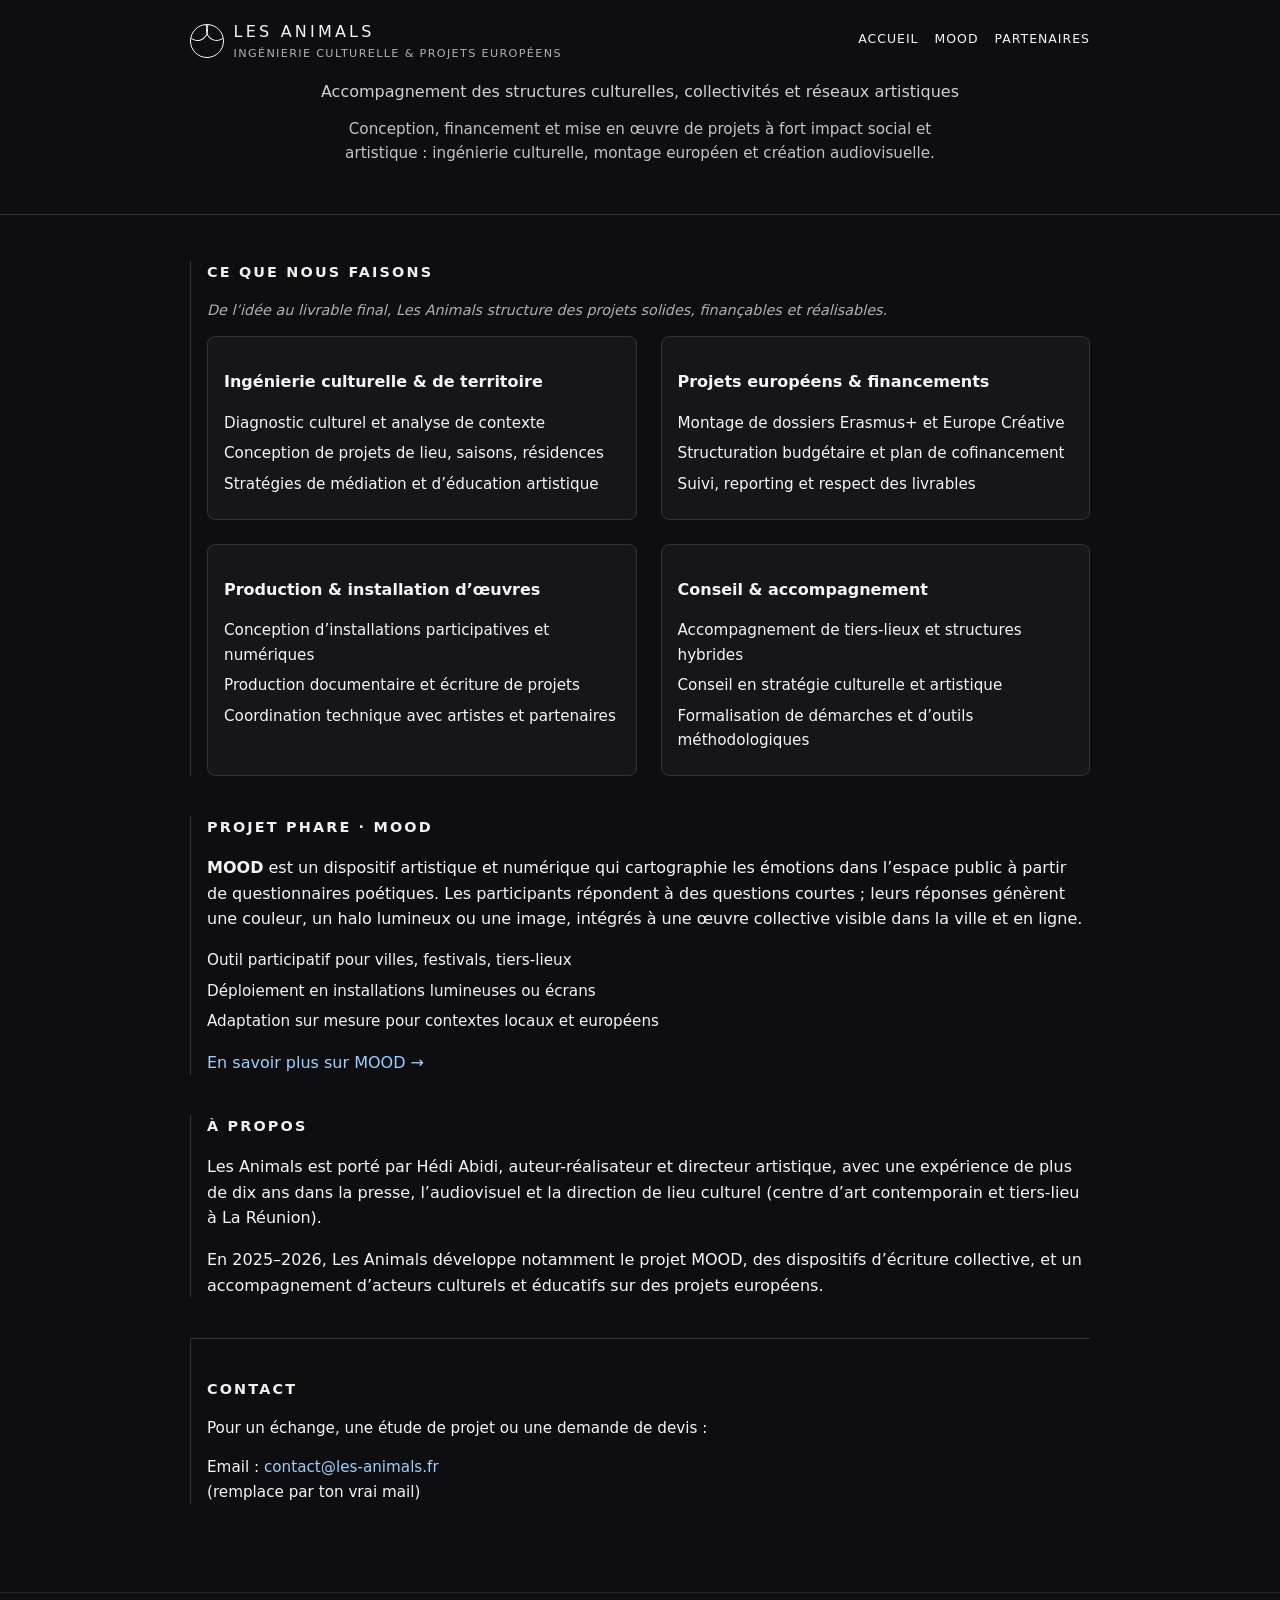
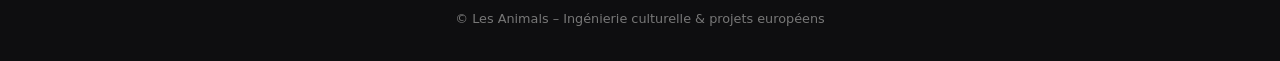
==== index.html @ 87486e56 "Update index.html" ====
<!DOCTYPE html>
<html lang="fr">
<head>
  <meta charset="UTF-8">
  <title>Les Animals – Ingénierie culturelle & projets européens</title>
  <meta name="viewport" content="width=device-width, initial-scale=1.0">
  <meta name="description" content="Les Animals accompagne les structures culturelles, collectivités et réseaux artistiques dans le montage de projets, l'ingénierie européenne et la production d'œuvres hybrides.">
  <style>
    body {
      font-family: system-ui, -apple-system, BlinkMacSystemFont, "Segoe UI", sans-serif;
      margin: 0;
      padding: 0;
      line-height: 1.6;
      background: #0e0e10;
      color: #f5f5f5;
    }
    header {
      padding: 1.2rem 1.5rem 1.5rem;
      border-bottom: 1px solid #333;
    }
    .topbar {
      max-width: 900px;
      margin: 0 auto 1rem;
      display: flex;
      align-items: center;
      justify-content: space-between;
      gap: 1rem;
    }
    .brand {
      display: flex;
      align-items: center;
      gap: 0.6rem;
    }
    .logo-mark {
      width: 32px;
      height: 32px;
      border-radius: 999px;
      border: 1px solid #f5f5f5;
      position: relative;
      overflow: hidden;
    }
    .logo-mark::before,
    .logo-mark::after {
      content: "";
      position: absolute;
      width: 60%;
      height: 60%;
      border-radius: 50%;
      border: 1px solid #f5f5f5;
      top: -5px;
    }
    .logo-mark::before {
      left: -4px;
      transform: rotate(-15deg);
    }
    .logo-mark::after {
      right: -4px;
      transform: rotate(15deg);
    }
    .logo-text-main {
      font-size: 1rem;
      letter-spacing: 0.2em;
      text-transform: uppercase;
    }
    .logo-text-sub {
      font-size: 0.7rem;
      text-transform: uppercase;
      letter-spacing: 0.12em;
      color: #b0b0b0;
    }
    nav ul {
      list-style: none;
      padding: 0;
      margin: 0;
      display: flex;
      gap: 1rem;
      font-size: 0.9rem;
    }
    nav a {
      color: #f5f5f5;
      text-decoration: none;
      text-transform: uppercase;
      letter-spacing: 0.08em;
      font-size: 0.78rem;
    }
    nav a:hover {
      text-decoration: underline;
    }
    .header-text {
      text-align: center;
      max-width: 900px;
      margin: 0 auto;
      padding: 0 1.5rem 1.5rem;
    }
    .header-text h2 {
      margin: 0.2rem 0 0.8rem;
      font-weight: 400;
      font-size: 1rem;
      color: #d0d0d0;
    }
    .header-text p {
      max-width: 650px;
      margin: 0.5rem auto 0;
      font-size: 0.95rem;
      color: #c4c4c4;
    }
    main {
      max-width: 900px;
      margin: 0 auto;
      padding: 2rem 1.5rem 3rem;
    }
    section {
      margin-bottom: 2.5rem;
      border-left: 1px solid #333;
      padding-left: 1rem;
    }
    h3 {
      text-transform: uppercase;
      font-size: 0.9rem;
      letter-spacing: 0.15em;
      margin-bottom: 0.8rem;
      color: #f0f0f0;
    }
    .tagline {
      font-style: italic;
      font-size: 0.9rem;
      color: #b0b0b0;
    }
    ul {
      list-style: none;
      padding-left: 0;
      margin: 0.5rem 0 0;
    }
    li {
      margin-bottom: 0.4rem;
      font-size: 0.95rem;
    }
    .highlight {
      font-weight: 600;
    }
    .grid {
      display: grid;
      grid-template-columns: 1fr 1fr;
      gap: 1.5rem;
    }
    .card {
      border: 1px solid #333;
      border-radius: 8px;
      padding: 1rem;
      background: #15151a;
    }
    .contact {
      border-top: 1px solid #333;
      padding-top: 1.5rem;
      margin-top: 1.5rem;
      font-size: 0.95rem;
    }
    a {
      color: #9ad0ff;
      text-decoration: none;
    }
    a:hover {
      text-decoration: underline;
    }
    footer {
      text-align: center;
      font-size: 0.8rem;
      padding: 1rem 1.5rem 2rem;
      color: #777;
      border-top: 1px solid #222;
    }
    @media (max-width: 700px) {
      .topbar {
        flex-direction: column;
        align-items: flex-start;
      }
      nav ul {
        flex-wrap: wrap;
      }
      main {
        padding: 1.5rem 1.25rem 2rem;
      }
    }
  </style>
</head>
<body>
  <header>
    <div class="topbar">
      <div class="brand">
        <div class="logo-mark" aria-hidden="true"></div>
        <div>
          <div class="logo-text-main">LES ANIMALS</div>
          <div class="logo-text-sub">Ingénierie culturelle & projets européens</div>
        </div>
      </div>
      <nav>
        <ul>
          <li><a href="index.html">Accueil</a></li>
          <li><a href="mood.html">MOOD</a></li>
          <li><a href="partenaires.html">Partenaires</a></li>
        </ul>
      </nav>
    </div>
    <div class="header-text">
      <h2>Accompagnement des structures culturelles, collectivités et réseaux artistiques</h2>
      <p>
        Conception, financement et mise en œuvre de projets à fort impact social et artistique :
        ingénierie culturelle, montage européen et création audiovisuelle.
      </p>
    </div>
  </header>

  <main>
    <section>
      <h3>Ce que nous faisons</h3>
      <p class="tagline">
        De l’idée au livrable final, Les Animals structure des projets solides, finançables et réalisables.
      </p>
      <div class="grid">
        <div class="card">
          <p class="highlight">Ingénierie culturelle & de territoire</p>
          <ul>
            <li>Diagnostic culturel et analyse de contexte</li>
            <li>Conception de projets de lieu, saisons, résidences</li>
            <li>Stratégies de médiation et d’éducation artistique</li>
          </ul>
        </div>
        <div class="card">
          <p class="highlight">Projets européens & financements</p>
          <ul>
            <li>Montage de dossiers Erasmus+ et Europe Créative</li>
            <li>Structuration budgétaire et plan de cofinancement</li>
            <li>Suivi, reporting et respect des livrables</li>
          </ul>
        </div>
        <div class="card">
          <p class="highlight">Production & installation d’œuvres</p>
          <ul>
            <li>Conception d’installations participatives et numériques</li>
            <li>Production documentaire et écriture de projets</li>
            <li>Coordination technique avec artistes et partenaires</li>
          </ul>
        </div>
        <div class="card">
          <p class="highlight">Conseil & accompagnement</p>
          <ul>
            <li>Accompagnement de tiers-lieux et structures hybrides</li>
            <li>Conseil en stratégie culturelle et artistique</li>
            <li>Formalisation de démarches et d’outils méthodologiques</li>
          </ul>
        </div>
      </div>
    </section>

    <section>
      <h3>Projet phare · MOOD</h3>
      <p>
        <span class="highlight">MOOD</span> est un dispositif artistique et numérique qui cartographie les émotions
        dans l’espace public à partir de questionnaires poétiques. Les participants répondent à des questions courtes ;
        leurs réponses génèrent une couleur, un halo lumineux ou une image, intégrés à une œuvre collective visible
        dans la ville et en ligne.
      </p>
      <ul>
        <li>Outil participatif pour villes, festivals, tiers-lieux</li>
        <li>Déploiement en installations lumineuses ou écrans</li>
        <li>Adaptation sur mesure pour contextes locaux et européens</li>
      </ul>
      <p>
        <a href="mood.html">En savoir plus sur MOOD →</a>
      </p>
    </section>

    <section>
      <h3>À propos</h3>
      <p>
        Les Animals est porté par Hédi Abidi, auteur-réalisateur et directeur artistique, avec une expérience
        de plus de dix ans dans la presse, l’audiovisuel et la direction de lieu culturel (centre d’art contemporain
        et tiers-lieu à La Réunion).
      </p>
      <p>
        En 2025–2026, Les Animals développe notamment le projet MOOD, des dispositifs d’écriture collective,
        et un accompagnement d’acteurs culturels et éducatifs sur des projets européens.
      </p>
    </section>

    <section class="contact">
      <h3>Contact</h3>
      <p>Pour un échange, une étude de projet ou une demande de devis :</p>
      <p>
        Email : <a href="mailto:contact@les-animals.fr">contact@les-animals.fr</a><br>
        (remplace par ton vrai mail)
      </p>
    </section>
  </main>

  <footer>
    © Les Animals – Ingénierie culturelle & projets européens
  </footer>
</body>
</html>
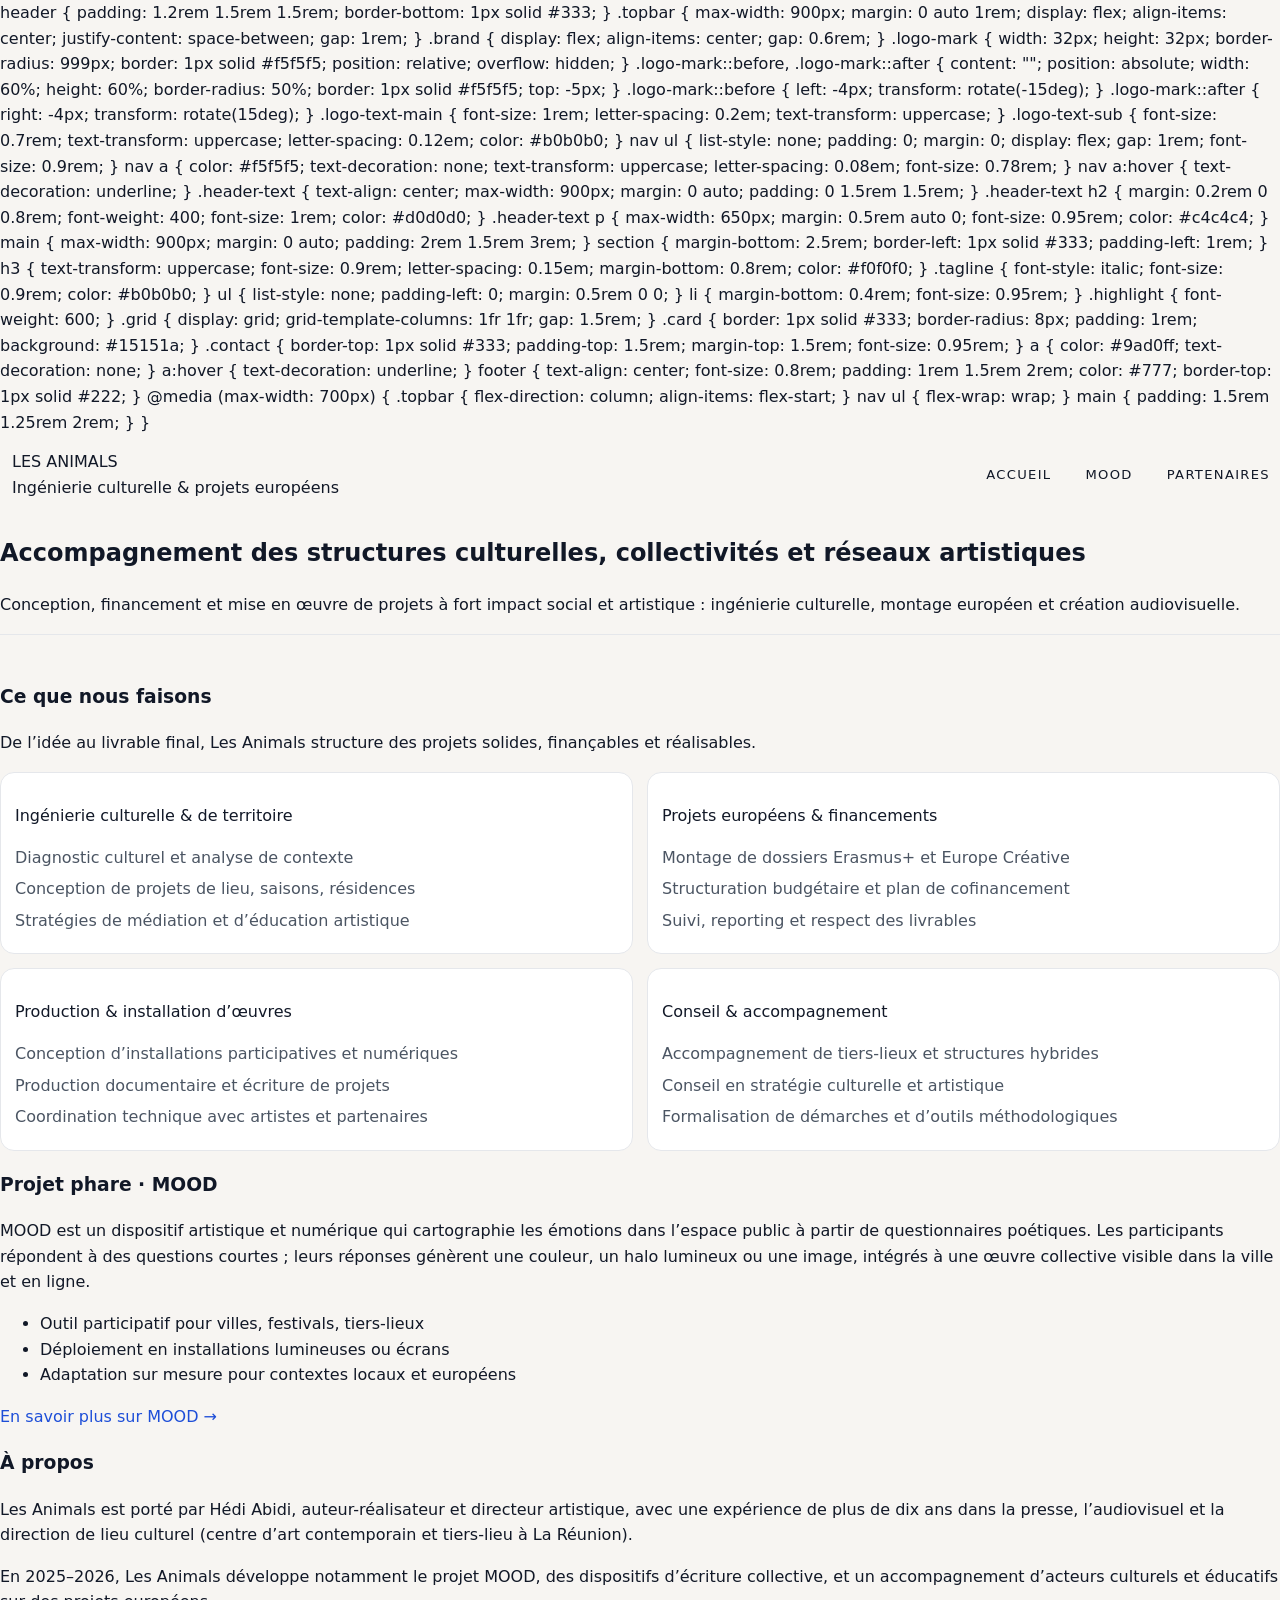
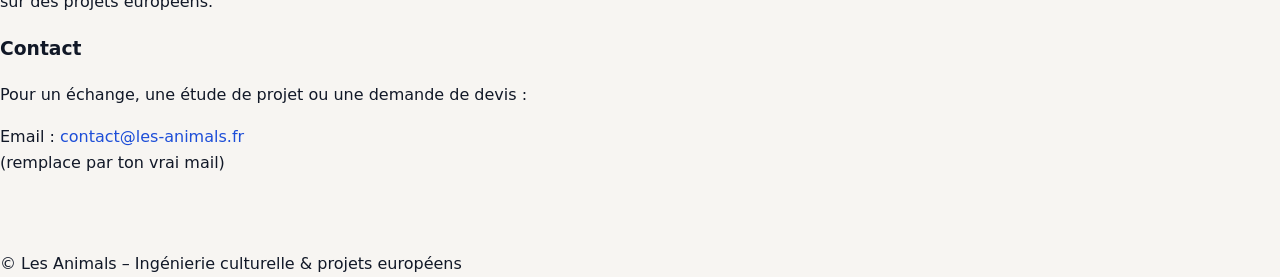
==== commit ce8b36cc: "Update index.html" ====
--- a/index.html
+++ b/index.html
@@ -5,15 +5,8 @@
   <title>Les Animals – Ingénierie culturelle & projets européens</title>
   <meta name="viewport" content="width=device-width, initial-scale=1.0">
   <meta name="description" content="Les Animals accompagne les structures culturelles, collectivités et réseaux artistiques dans le montage de projets, l'ingénierie européenne et la production d'œuvres hybrides.">
-  <style>
-    body {
-      font-family: system-ui, -apple-system, BlinkMacSystemFont, "Segoe UI", sans-serif;
-      margin: 0;
-      padding: 0;
-      line-height: 1.6;
-      background: #0e0e10;
-      color: #f5f5f5;
-    }
+  <link rel="stylesheet" href="assets/style.css">
+
     header {
       padding: 1.2rem 1.5rem 1.5rem;
       border-bottom: 1px solid #333;
--- a/assets/style.css
+++ b/assets/style.css
@@ -0,0 +1,186 @@
+:root{
+  --bg:#F7F5F2;
+  --card:#FFFFFF;
+  --text:#111827;
+  --muted:#4B5563;
+  --line:#E5E7EB;
+  --accent:#1D4ED8;
+  --accentSoft:#DBEAFE;
+  --radius:14px;
+  --shadow: 0 8px 20px rgba(17,24,39,.06);
+}
+
+*{box-sizing:border-box}
+body{
+  margin:0;
+  font-family: ui-sans-serif, system-ui, -apple-system, "Segoe UI", Roboto, Arial, "Apple Color Emoji","Segoe UI Emoji";
+  background:var(--bg);
+  color:var(--text);
+  line-height:1.6;
+}
+
+a{color:var(--accent); text-decoration:none}
+a:hover{text-decoration:underline}
+
+.container{max-width:980px; margin:0 auto; padding:0 20px}
+
+header{
+  position:sticky;
+  top:0;
+  background:rgba(247,245,242,.85);
+  backdrop-filter:saturate(180%) blur(10px);
+  border-bottom:1px solid var(--line);
+  z-index:50;
+}
+
+.topbar{
+  display:flex;
+  align-items:center;
+  justify-content:space-between;
+  gap:16px;
+  padding:14px 0;
+}
+
+.brand{display:flex; align-items:center; gap:12px}
+.logo{
+  width:38px; height:38px;
+  border-radius:999px;
+  background: radial-gradient(70% 70% at 30% 30%, var(--accentSoft), transparent 60%),
+              radial-gradient(60% 60% at 70% 70%, rgba(29,78,216,.22), transparent 60%),
+              #fff;
+  border:1px solid var(--line);
+  box-shadow: 0 6px 14px rgba(29,78,216,.10);
+}
+.brand-title{
+  display:flex; flex-direction:column; gap:2px;
+}
+.brand-title strong{
+  letter-spacing:.18em;
+  text-transform:uppercase;
+  font-size:.95rem;
+}
+.brand-title span{
+  color:var(--muted);
+  font-size:.78rem;
+  letter-spacing:.10em;
+  text-transform:uppercase;
+}
+
+nav ul{
+  list-style:none;
+  display:flex;
+  gap:14px;
+  padding:0; margin:0;
+  flex-wrap:wrap;
+}
+nav a{
+  display:inline-block;
+  padding:8px 10px;
+  border-radius:10px;
+  color:var(--text);
+  font-size:.82rem;
+  letter-spacing:.10em;
+  text-transform:uppercase;
+}
+nav a:hover{
+  background:rgba(29,78,216,.08);
+  text-decoration:none;
+}
+
+.hero{
+  padding:54px 0 26px;
+}
+.hero h1{
+  margin:0 0 10px;
+  font-size:1.55rem;
+  letter-spacing:.10em;
+  text-transform:uppercase;
+}
+.hero p{
+  margin:0;
+  max-width:760px;
+  color:var(--muted);
+  font-size:1.02rem;
+}
+
+.actions{
+  margin-top:18px;
+  display:flex;
+  gap:12px;
+  flex-wrap:wrap;
+}
+.btn{
+  display:inline-flex;
+  align-items:center;
+  gap:10px;
+  padding:10px 14px;
+  border-radius:12px;
+  border:1px solid var(--line);
+  background:#fff;
+  color:var(--text);
+  font-weight:600;
+}
+.btn:hover{background:rgba(29,78,216,.06); text-decoration:none}
+.btn.primary{
+  background:var(--accent);
+  border-color:var(--accent);
+  color:white;
+}
+.btn.primary:hover{background:#1E40AF}
+
+main{padding:28px 0 60px}
+
+.section{
+  margin:24px 0;
+  padding:18px;
+  border:1px solid var(--line);
+  border-radius:var(--radius);
+  background:var(--card);
+  box-shadow:var(--shadow);
+}
+.section h2{
+  margin:0 0 10px;
+  font-size:.92rem;
+  text-transform:uppercase;
+  letter-spacing:.14em;
+}
+.section p{margin:0 0 10px; color:var(--muted)}
+.section p:last-child{margin-bottom:0}
+
+.grid{
+  display:grid;
+  grid-template-columns:repeat(2, minmax(0, 1fr));
+  gap:14px;
+  margin-top:12px;
+}
+.card{
+  border:1px solid var(--line);
+  border-radius:var(--radius);
+  padding:14px;
+  background:#fff;
+}
+.card strong{
+  display:block;
+  margin-bottom:6px;
+  font-size:.95rem;
+}
+.card ul{
+  margin:8px 0 0;
+  padding:0;
+  list-style:none;
+  color:var(--muted);
+}
+.card li{margin:6px 0}
+
+.footer{
+  border-top:1px solid var(--line);
+  color:var(--muted);
+  font-size:.85rem;
+  padding:18px 0 30px;
+  text-align:center;
+}
+
+@media (max-width:780px){
+  .grid{grid-template-columns:1fr}
+  .hero{padding-top:38px}
+}
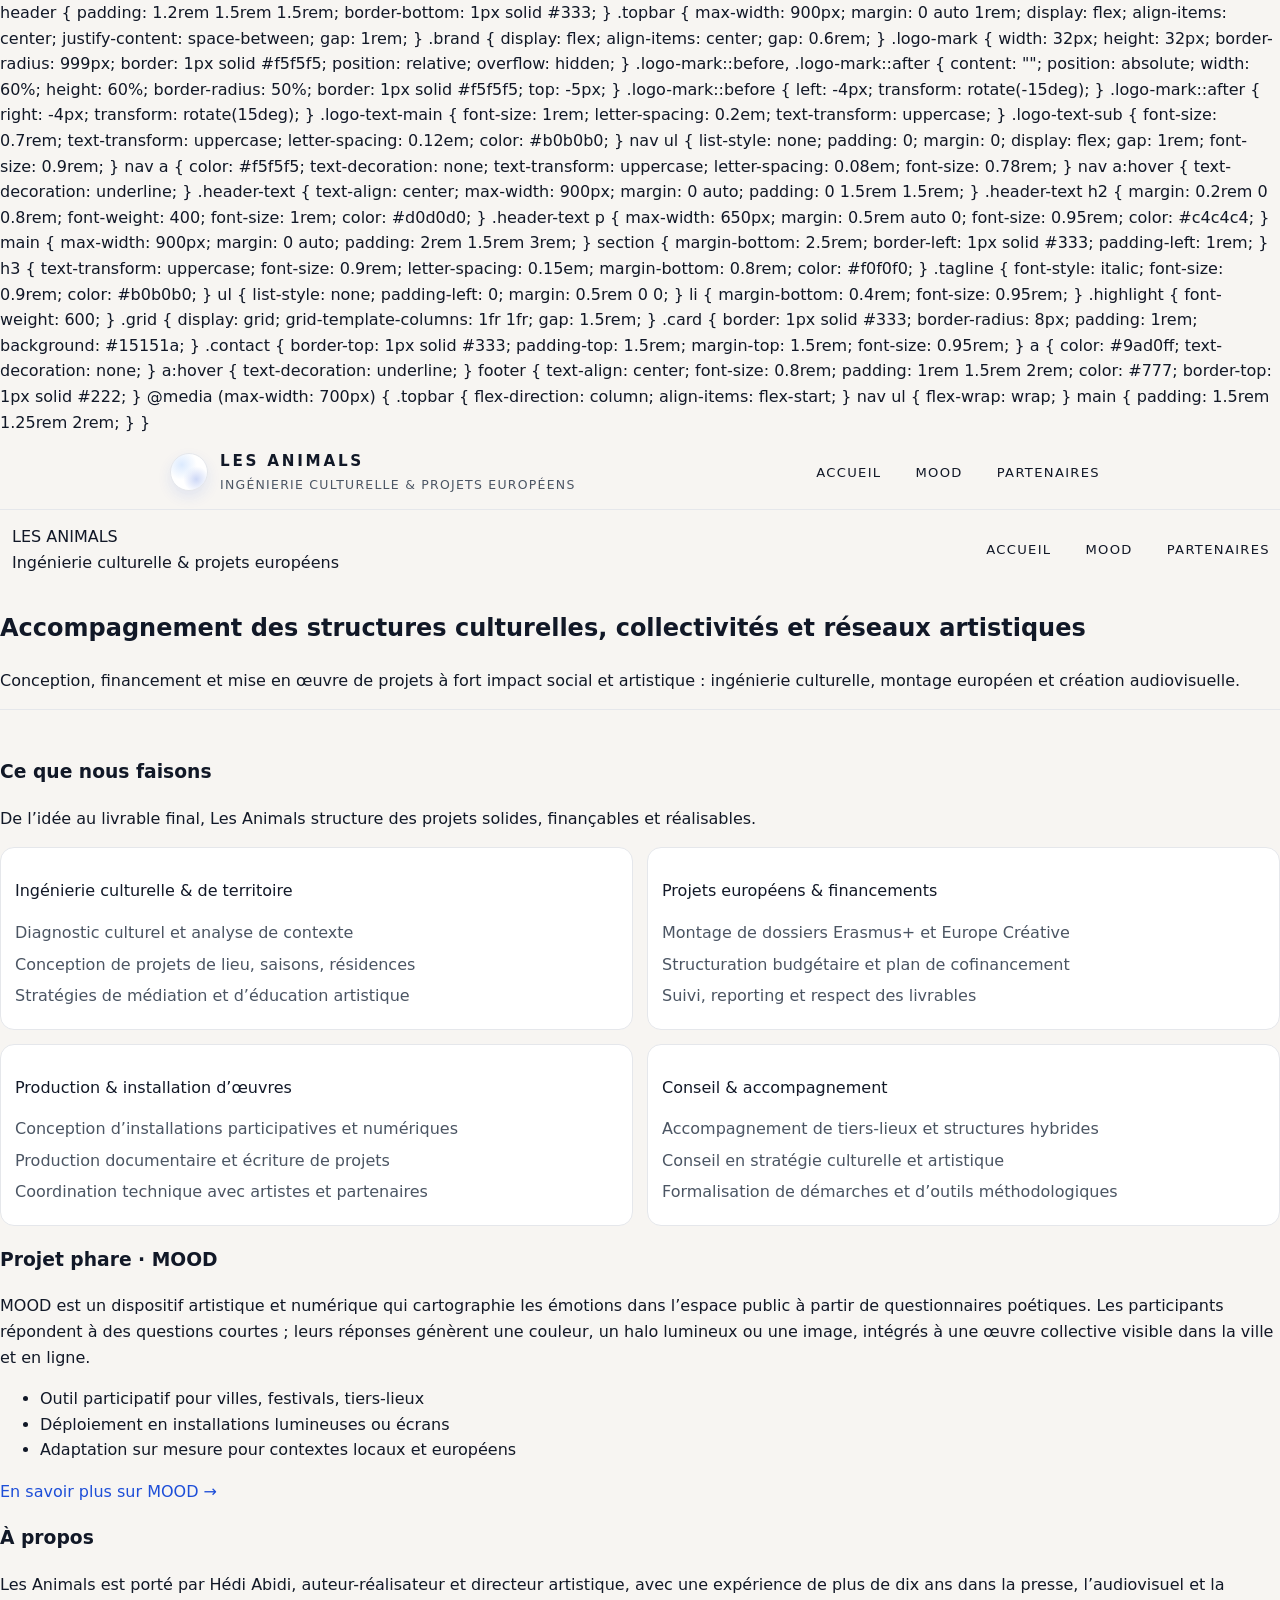
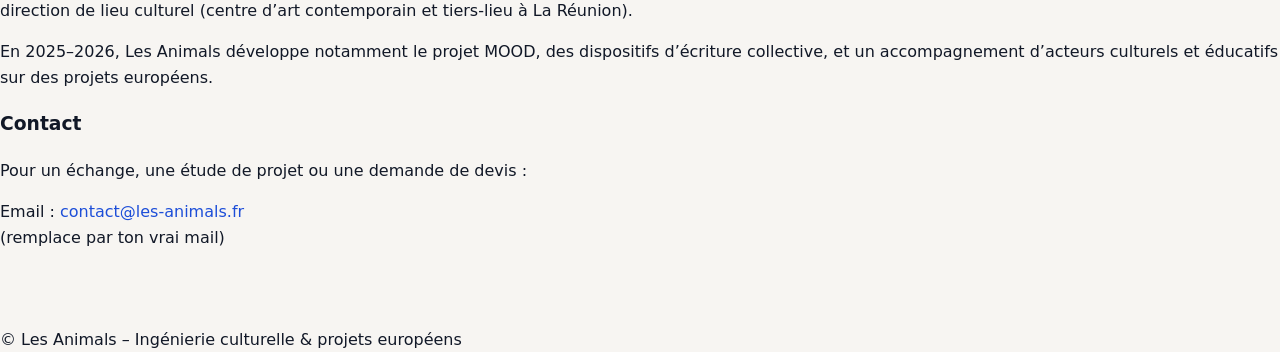
==== commit 567bf2cd: "Update index.html" ====
--- a/index.html
+++ b/index.html
@@ -178,6 +178,28 @@
 </head>
 <body>
   <header>
+  <div class="container">
+    <div class="topbar">
+      <div class="brand">
+        <div class="logo" aria-hidden="true"></div>
+        <div class="brand-title">
+          <strong>LES ANIMALS</strong>
+          <span>Ingénierie culturelle & projets européens</span>
+        </div>
+      </div>
+
+      <nav>
+        <ul>
+          <li><a href="index.html">Accueil</a></li>
+          <li><a href="mood.html">MOOD</a></li>
+          <li><a href="partenaires.html">Partenaires</a></li>
+        </ul>
+      </nav>
+    </div>
+  </div>
+</header>
+
+  <header>
     <div class="topbar">
       <div class="brand">
         <div class="logo-mark" aria-hidden="true"></div>
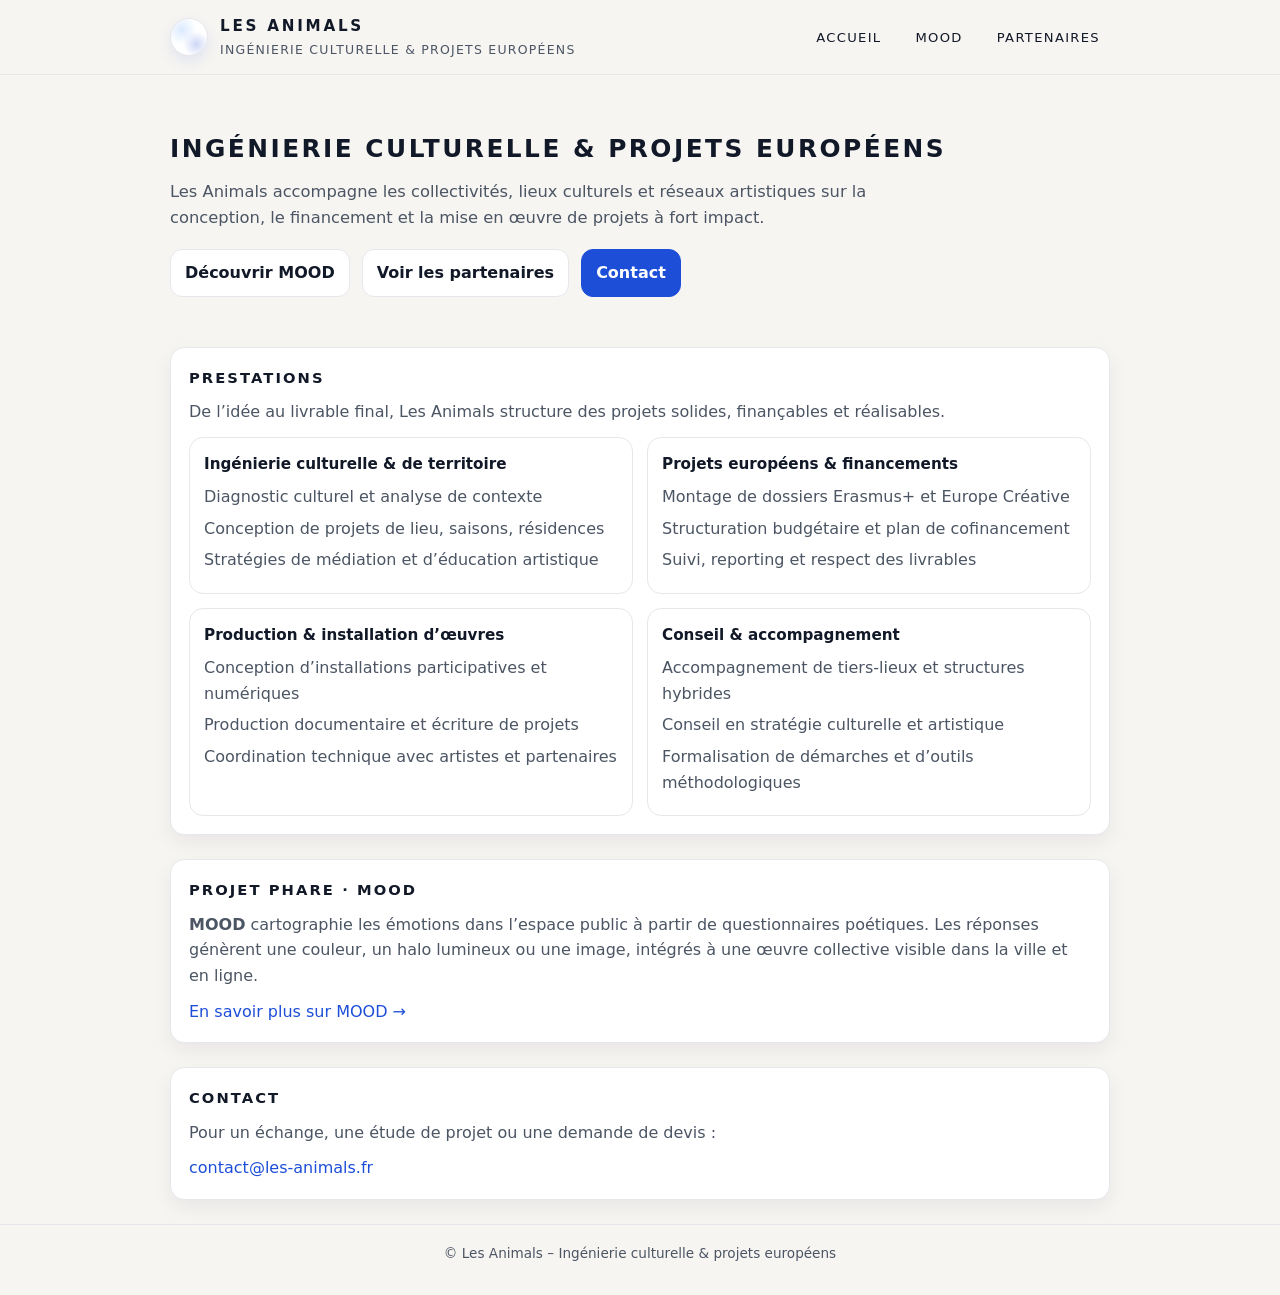
==== commit f33f4f4c: "Update index.html" ====
--- a/index.html
+++ b/index.html
@@ -6,178 +6,11 @@
   <meta name="viewport" content="width=device-width, initial-scale=1.0">
   <meta name="description" content="Les Animals accompagne les structures culturelles, collectivités et réseaux artistiques dans le montage de projets, l'ingénierie européenne et la production d'œuvres hybrides.">
   <link rel="stylesheet" href="assets/style.css">
+</head>
 
-    header {
-      padding: 1.2rem 1.5rem 1.5rem;
-      border-bottom: 1px solid #333;
-    }
-    .topbar {
-      max-width: 900px;
-      margin: 0 auto 1rem;
-      display: flex;
-      align-items: center;
-      justify-content: space-between;
-      gap: 1rem;
-    }
-    .brand {
-      display: flex;
-      align-items: center;
-      gap: 0.6rem;
-    }
-    .logo-mark {
-      width: 32px;
-      height: 32px;
-      border-radius: 999px;
-      border: 1px solid #f5f5f5;
-      position: relative;
-      overflow: hidden;
-    }
-    .logo-mark::before,
-    .logo-mark::after {
-      content: "";
-      position: absolute;
-      width: 60%;
-      height: 60%;
-      border-radius: 50%;
-      border: 1px solid #f5f5f5;
-      top: -5px;
-    }
-    .logo-mark::before {
-      left: -4px;
-      transform: rotate(-15deg);
-    }
-    .logo-mark::after {
-      right: -4px;
-      transform: rotate(15deg);
-    }
-    .logo-text-main {
-      font-size: 1rem;
-      letter-spacing: 0.2em;
-      text-transform: uppercase;
-    }
-    .logo-text-sub {
-      font-size: 0.7rem;
-      text-transform: uppercase;
-      letter-spacing: 0.12em;
-      color: #b0b0b0;
-    }
-    nav ul {
-      list-style: none;
-      padding: 0;
-      margin: 0;
-      display: flex;
-      gap: 1rem;
-      font-size: 0.9rem;
-    }
-    nav a {
-      color: #f5f5f5;
-      text-decoration: none;
-      text-transform: uppercase;
-      letter-spacing: 0.08em;
-      font-size: 0.78rem;
-    }
-    nav a:hover {
-      text-decoration: underline;
-    }
-    .header-text {
-      text-align: center;
-      max-width: 900px;
-      margin: 0 auto;
-      padding: 0 1.5rem 1.5rem;
-    }
-    .header-text h2 {
-      margin: 0.2rem 0 0.8rem;
-      font-weight: 400;
-      font-size: 1rem;
-      color: #d0d0d0;
-    }
-    .header-text p {
-      max-width: 650px;
-      margin: 0.5rem auto 0;
-      font-size: 0.95rem;
-      color: #c4c4c4;
-    }
-    main {
-      max-width: 900px;
-      margin: 0 auto;
-      padding: 2rem 1.5rem 3rem;
-    }
-    section {
-      margin-bottom: 2.5rem;
-      border-left: 1px solid #333;
-      padding-left: 1rem;
-    }
-    h3 {
-      text-transform: uppercase;
-      font-size: 0.9rem;
-      letter-spacing: 0.15em;
-      margin-bottom: 0.8rem;
-      color: #f0f0f0;
-    }
-    .tagline {
-      font-style: italic;
-      font-size: 0.9rem;
-      color: #b0b0b0;
-    }
-    ul {
-      list-style: none;
-      padding-left: 0;
-      margin: 0.5rem 0 0;
-    }
-    li {
-      margin-bottom: 0.4rem;
-      font-size: 0.95rem;
-    }
-    .highlight {
-      font-weight: 600;
-    }
-    .grid {
-      display: grid;
-      grid-template-columns: 1fr 1fr;
-      gap: 1.5rem;
-    }
-    .card {
-      border: 1px solid #333;
-      border-radius: 8px;
-      padding: 1rem;
-      background: #15151a;
-    }
-    .contact {
-      border-top: 1px solid #333;
-      padding-top: 1.5rem;
-      margin-top: 1.5rem;
-      font-size: 0.95rem;
-    }
-    a {
-      color: #9ad0ff;
-      text-decoration: none;
-    }
-    a:hover {
-      text-decoration: underline;
-    }
-    footer {
-      text-align: center;
-      font-size: 0.8rem;
-      padding: 1rem 1.5rem 2rem;
-      color: #777;
-      border-top: 1px solid #222;
-    }
-    @media (max-width: 700px) {
-      .topbar {
-        flex-direction: column;
-        align-items: flex-start;
-      }
-      nav ul {
-        flex-wrap: wrap;
-      }
-      main {
-        padding: 1.5rem 1.25rem 2rem;
-      }
-    }
-  </style>
-</head>
 <body>
-  <header>
+
+<header>
   <div class="container">
     <div class="topbar">
       <div class="brand">
@@ -199,117 +32,88 @@
   </div>
 </header>
 
-  <header>
-    <div class="topbar">
-      <div class="brand">
-        <div class="logo-mark" aria-hidden="true"></div>
-        <div>
-          <div class="logo-text-main">LES ANIMALS</div>
-          <div class="logo-text-sub">Ingénierie culturelle & projets européens</div>
-        </div>
+<div class="container">
+  <div class="hero">
+    <h1>Ingénierie culturelle & projets européens</h1>
+    <p>
+      Les Animals accompagne les collectivités, lieux culturels et réseaux artistiques
+      sur la conception, le financement et la mise en œuvre de projets à fort impact.
+    </p>
+
+    <div class="actions">
+      <a class="btn" href="mood.html">Découvrir MOOD</a>
+      <a class="btn" href="partenaires.html">Voir les partenaires</a>
+      <a class="btn primary" href="mailto:contact@les-animals.fr">Contact</a>
+    </div>
+  </div>
+</div>
+
+<main class="container">
+  <section class="section">
+    <h2>Prestations</h2>
+    <p>De l’idée au livrable final, Les Animals structure des projets solides, finançables et réalisables.</p>
+
+    <div class="grid">
+      <div class="card">
+        <strong>Ingénierie culturelle & de territoire</strong>
+        <ul>
+          <li>Diagnostic culturel et analyse de contexte</li>
+          <li>Conception de projets de lieu, saisons, résidences</li>
+          <li>Stratégies de médiation et d’éducation artistique</li>
+        </ul>
       </div>
-      <nav>
+
+      <div class="card">
+        <strong>Projets européens & financements</strong>
         <ul>
-          <li><a href="index.html">Accueil</a></li>
-          <li><a href="mood.html">MOOD</a></li>
-          <li><a href="partenaires.html">Partenaires</a></li>
+          <li>Montage de dossiers Erasmus+ et Europe Créative</li>
+          <li>Structuration budgétaire et plan de cofinancement</li>
+          <li>Suivi, reporting et respect des livrables</li>
         </ul>
-      </nav>
+      </div>
+
+      <div class="card">
+        <strong>Production & installation d’œuvres</strong>
+        <ul>
+          <li>Conception d’installations participatives et numériques</li>
+          <li>Production documentaire et écriture de projets</li>
+          <li>Coordination technique avec artistes et partenaires</li>
+        </ul>
+      </div>
+
+      <div class="card">
+        <strong>Conseil & accompagnement</strong>
+        <ul>
+          <li>Accompagnement de tiers-lieux et structures hybrides</li>
+          <li>Conseil en stratégie culturelle et artistique</li>
+          <li>Formalisation de démarches et d’outils méthodologiques</li>
+        </ul>
+      </div>
     </div>
-    <div class="header-text">
-      <h2>Accompagnement des structures culturelles, collectivités et réseaux artistiques</h2>
-      <p>
-        Conception, financement et mise en œuvre de projets à fort impact social et artistique :
-        ingénierie culturelle, montage européen et création audiovisuelle.
-      </p>
-    </div>
-  </header>
+  </section>
 
-  <main>
-    <section>
-      <h3>Ce que nous faisons</h3>
-      <p class="tagline">
-        De l’idée au livrable final, Les Animals structure des projets solides, finançables et réalisables.
-      </p>
-      <div class="grid">
-        <div class="card">
-          <p class="highlight">Ingénierie culturelle & de territoire</p>
-          <ul>
-            <li>Diagnostic culturel et analyse de contexte</li>
-            <li>Conception de projets de lieu, saisons, résidences</li>
-            <li>Stratégies de médiation et d’éducation artistique</li>
-          </ul>
-        </div>
-        <div class="card">
-          <p class="highlight">Projets européens & financements</p>
-          <ul>
-            <li>Montage de dossiers Erasmus+ et Europe Créative</li>
-            <li>Structuration budgétaire et plan de cofinancement</li>
-            <li>Suivi, reporting et respect des livrables</li>
-          </ul>
-        </div>
-        <div class="card">
-          <p class="highlight">Production & installation d’œuvres</p>
-          <ul>
-            <li>Conception d’installations participatives et numériques</li>
-            <li>Production documentaire et écriture de projets</li>
-            <li>Coordination technique avec artistes et partenaires</li>
-          </ul>
-        </div>
-        <div class="card">
-          <p class="highlight">Conseil & accompagnement</p>
-          <ul>
-            <li>Accompagnement de tiers-lieux et structures hybrides</li>
-            <li>Conseil en stratégie culturelle et artistique</li>
-            <li>Formalisation de démarches et d’outils méthodologiques</li>
-          </ul>
-        </div>
-      </div>
-    </section>
+  <section class="section">
+    <h2>Projet phare · MOOD</h2>
+    <p>
+      <strong>MOOD</strong> cartographie les émotions dans l’espace public à partir de questionnaires poétiques.
+      Les réponses génèrent une couleur, un halo lumineux ou une image, intégrés à une œuvre collective
+      visible dans la ville et en ligne.
+    </p>
+    <p><a href="mood.html">En savoir plus sur MOOD →</a></p>
+  </section>
 
-    <section>
-      <h3>Projet phare · MOOD</h3>
-      <p>
-        <span class="highlight">MOOD</span> est un dispositif artistique et numérique qui cartographie les émotions
-        dans l’espace public à partir de questionnaires poétiques. Les participants répondent à des questions courtes ;
-        leurs réponses génèrent une couleur, un halo lumineux ou une image, intégrés à une œuvre collective visible
-        dans la ville et en ligne.
-      </p>
-      <ul>
-        <li>Outil participatif pour villes, festivals, tiers-lieux</li>
-        <li>Déploiement en installations lumineuses ou écrans</li>
-        <li>Adaptation sur mesure pour contextes locaux et européens</li>
-      </ul>
-      <p>
-        <a href="mood.html">En savoir plus sur MOOD →</a>
-      </p>
-    </section>
+  <section class="section">
+    <h2>Contact</h2>
+    <p>Pour un échange, une étude de projet ou une demande de devis :</p>
+    <p><a href="mailto:contact@les-animals.fr">contact@les-animals.fr</a></p>
+  </section>
+</main>
 
-    <section>
-      <h3>À propos</h3>
-      <p>
-        Les Animals est porté par Hédi Abidi, auteur-réalisateur et directeur artistique, avec une expérience
-        de plus de dix ans dans la presse, l’audiovisuel et la direction de lieu culturel (centre d’art contemporain
-        et tiers-lieu à La Réunion).
-      </p>
-      <p>
-        En 2025–2026, Les Animals développe notamment le projet MOOD, des dispositifs d’écriture collective,
-        et un accompagnement d’acteurs culturels et éducatifs sur des projets européens.
-      </p>
-    </section>
+<div class="footer">
+  <div class="container">
+    © Les Animals – Ingénierie culturelle & projets européens
+  </div>
+</div>
 
-    <section class="contact">
-      <h3>Contact</h3>
-      <p>Pour un échange, une étude de projet ou une demande de devis :</p>
-      <p>
-        Email : <a href="mailto:contact@les-animals.fr">contact@les-animals.fr</a><br>
-        (remplace par ton vrai mail)
-      </p>
-    </section>
-  </main>
-
-  <footer>
-    © Les Animals – Ingénierie culturelle & projets européens
-  </footer>
 </body>
 </html>
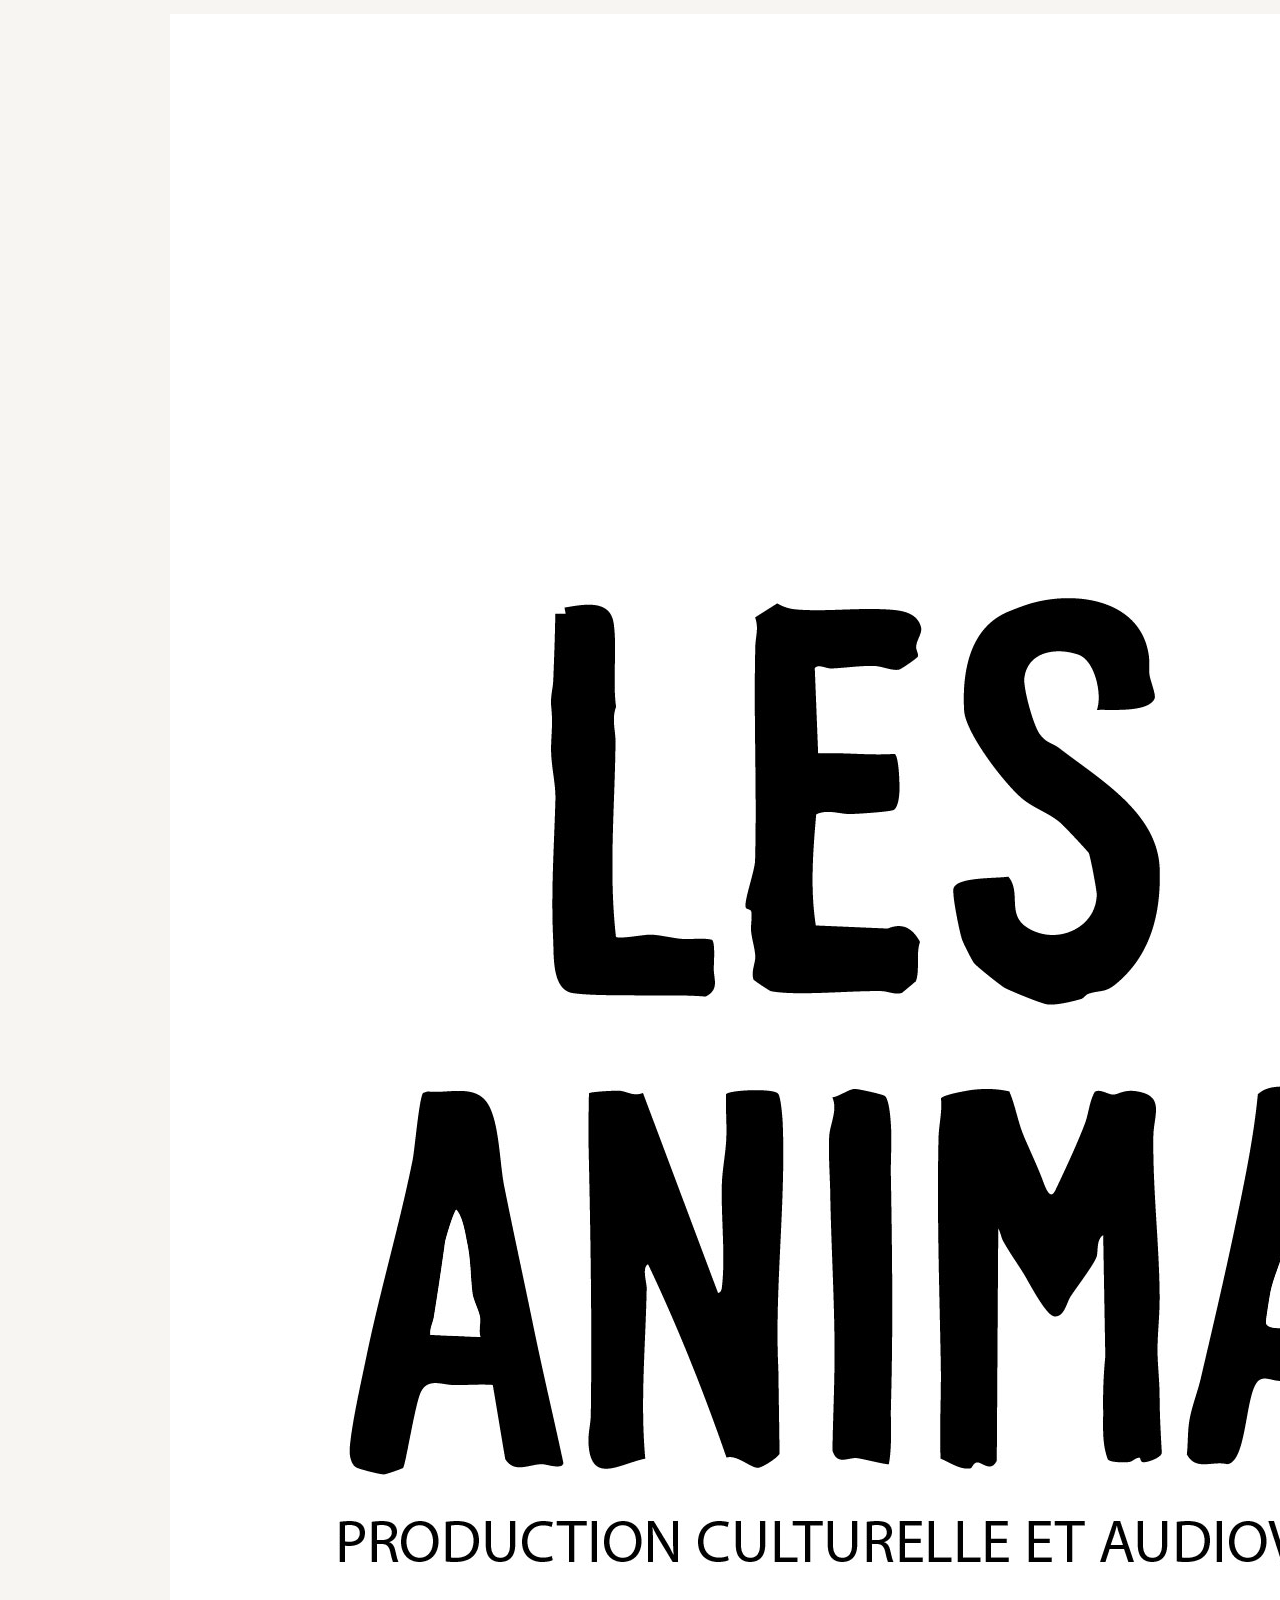
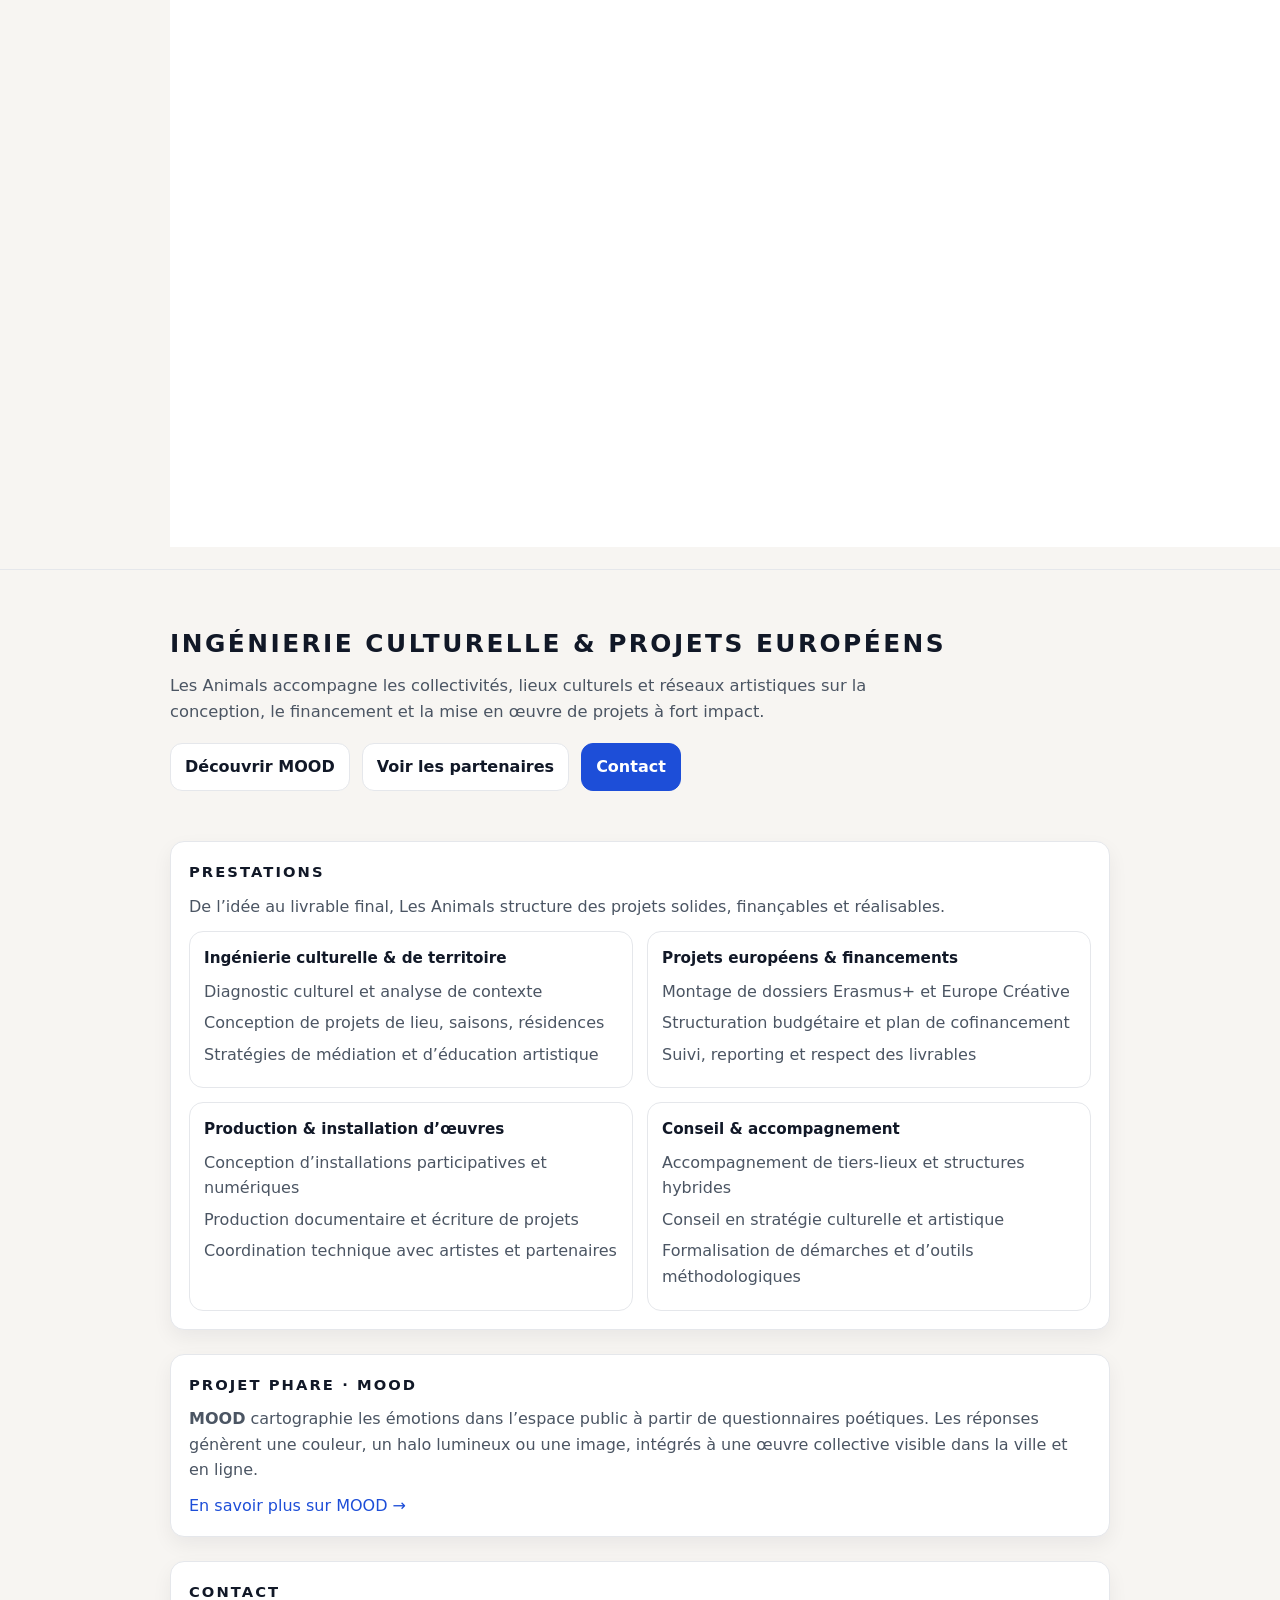
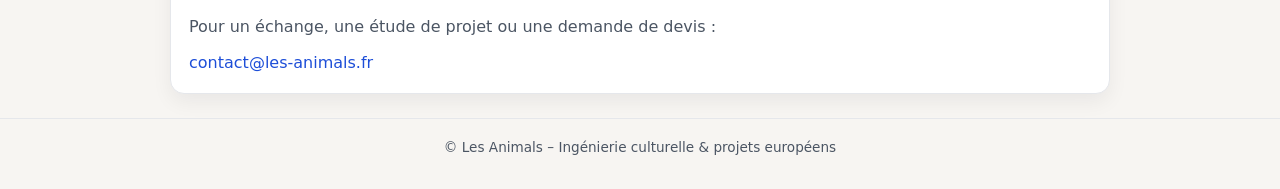
==== commit 9ffa9c6f: "Update index.html" ====
--- a/index.html
+++ b/index.html
@@ -14,12 +14,19 @@
   <div class="container">
     <div class="topbar">
       <div class="brand">
-        <div class="logo" aria-hidden="true"></div>
-        <div class="brand-title">
-          <strong>LES ANIMALS</strong>
-          <span>Ingénierie culturelle & projets européens</span>
-        </div>
-      </div>
+  <a href="index.html">
+    <img
+      src="assets/logo%20-%20les%20animals%20production-2.jpg"
+      alt="Les Animals"
+      class="logo-img"
+    >
+  </a>
+  <div class="brand-title">
+    <strong>LES ANIMALS</strong>
+    <span>Ingénierie culturelle & projets européens</span>
+  </div>
+</div>
+
 
       <nav>
         <ul>
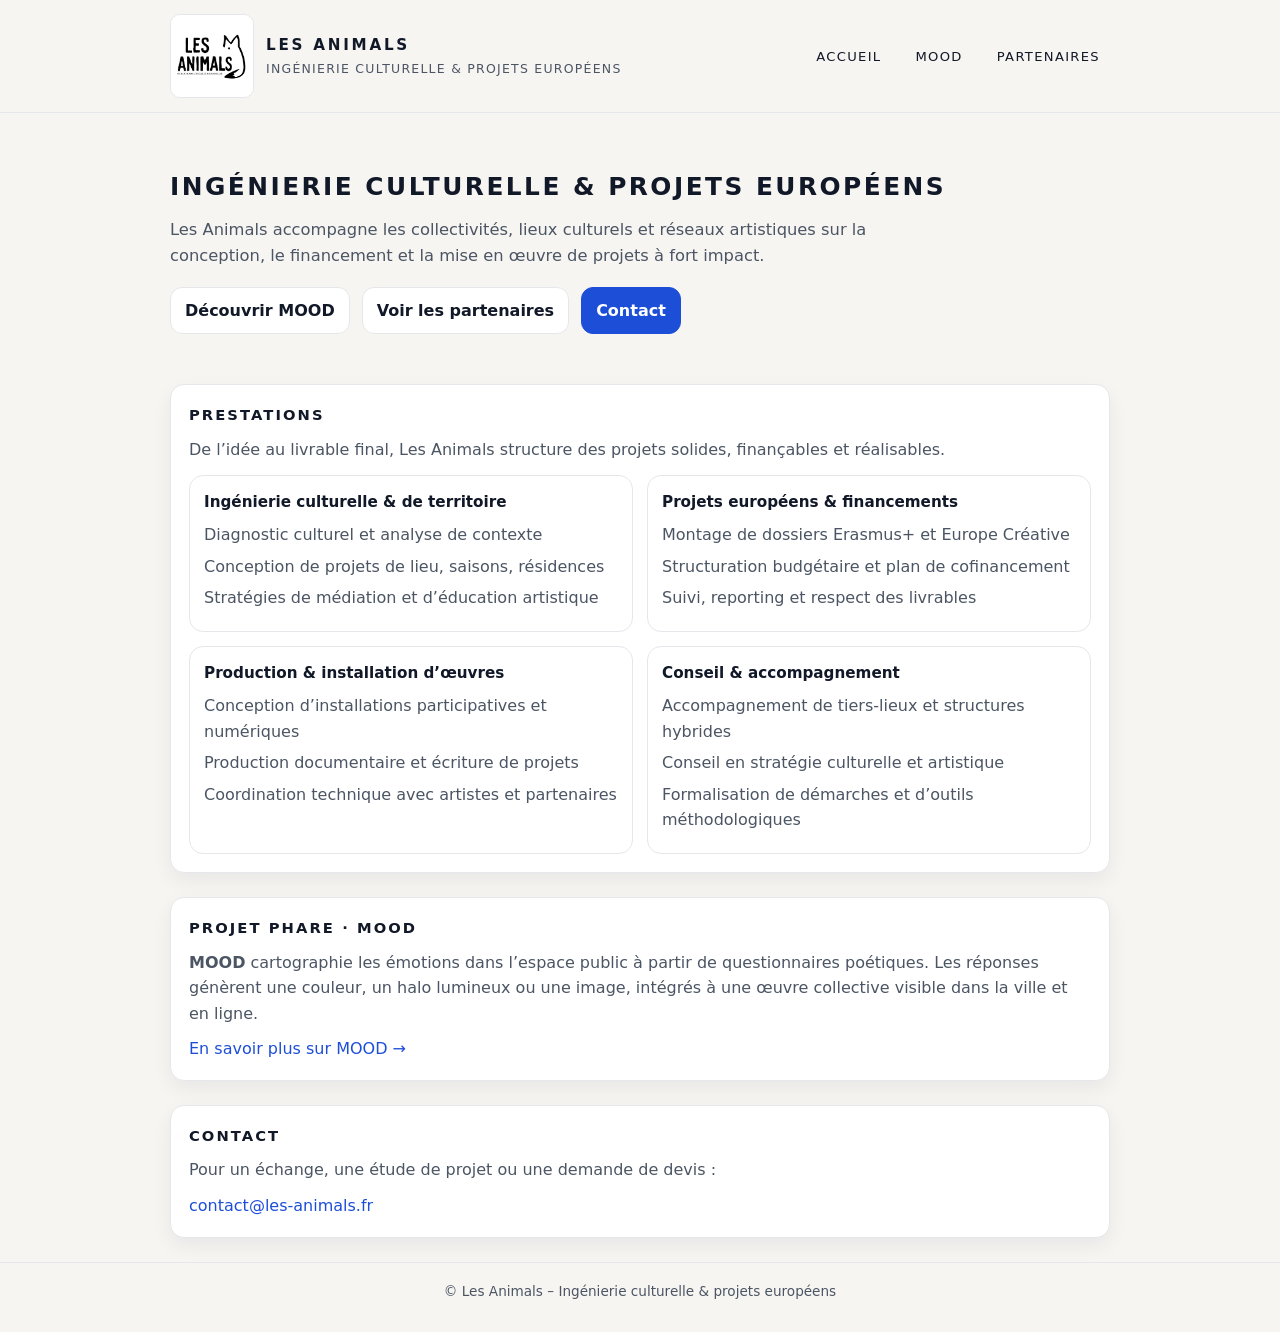
==== commit fc4c27dc: "Update index.html" ====
--- a/index.html
+++ b/index.html
@@ -2,7 +2,7 @@
 <html lang="fr">
 <head>
   <meta charset="UTF-8">
-  <title>Les Animals – Ingénierie culturelle & projets européens</title>
+  <title> Ingénierie culturelle & projets européens</title>
   <meta name="viewport" content="width=device-width, initial-scale=1.0">
   <meta name="description" content="Les Animals accompagne les structures culturelles, collectivités et réseaux artistiques dans le montage de projets, l'ingénierie européenne et la production d'œuvres hybrides.">
   <link rel="stylesheet" href="assets/style.css">
--- a/assets/style.css
+++ b/assets/style.css
@@ -184,3 +184,21 @@
   .grid{grid-template-columns:1fr}
   .hero{padding-top:38px}
 }
+.logo-img{
+  width:84px;
+  height:84px;
+  object-fit: cover;
+  border-radius: 10px;
+  display:block;
+  border:1px solid var(--line);
+}
+/* Sécurise toutes les images du site */
+img { max-width: 100%; height: auto; }
+
+/* Logo dans le header */
+.logo-img{
+  width: 84px !important;
+  height: 84px !important;
+  object-fit: contain;
+  display: block;
+}
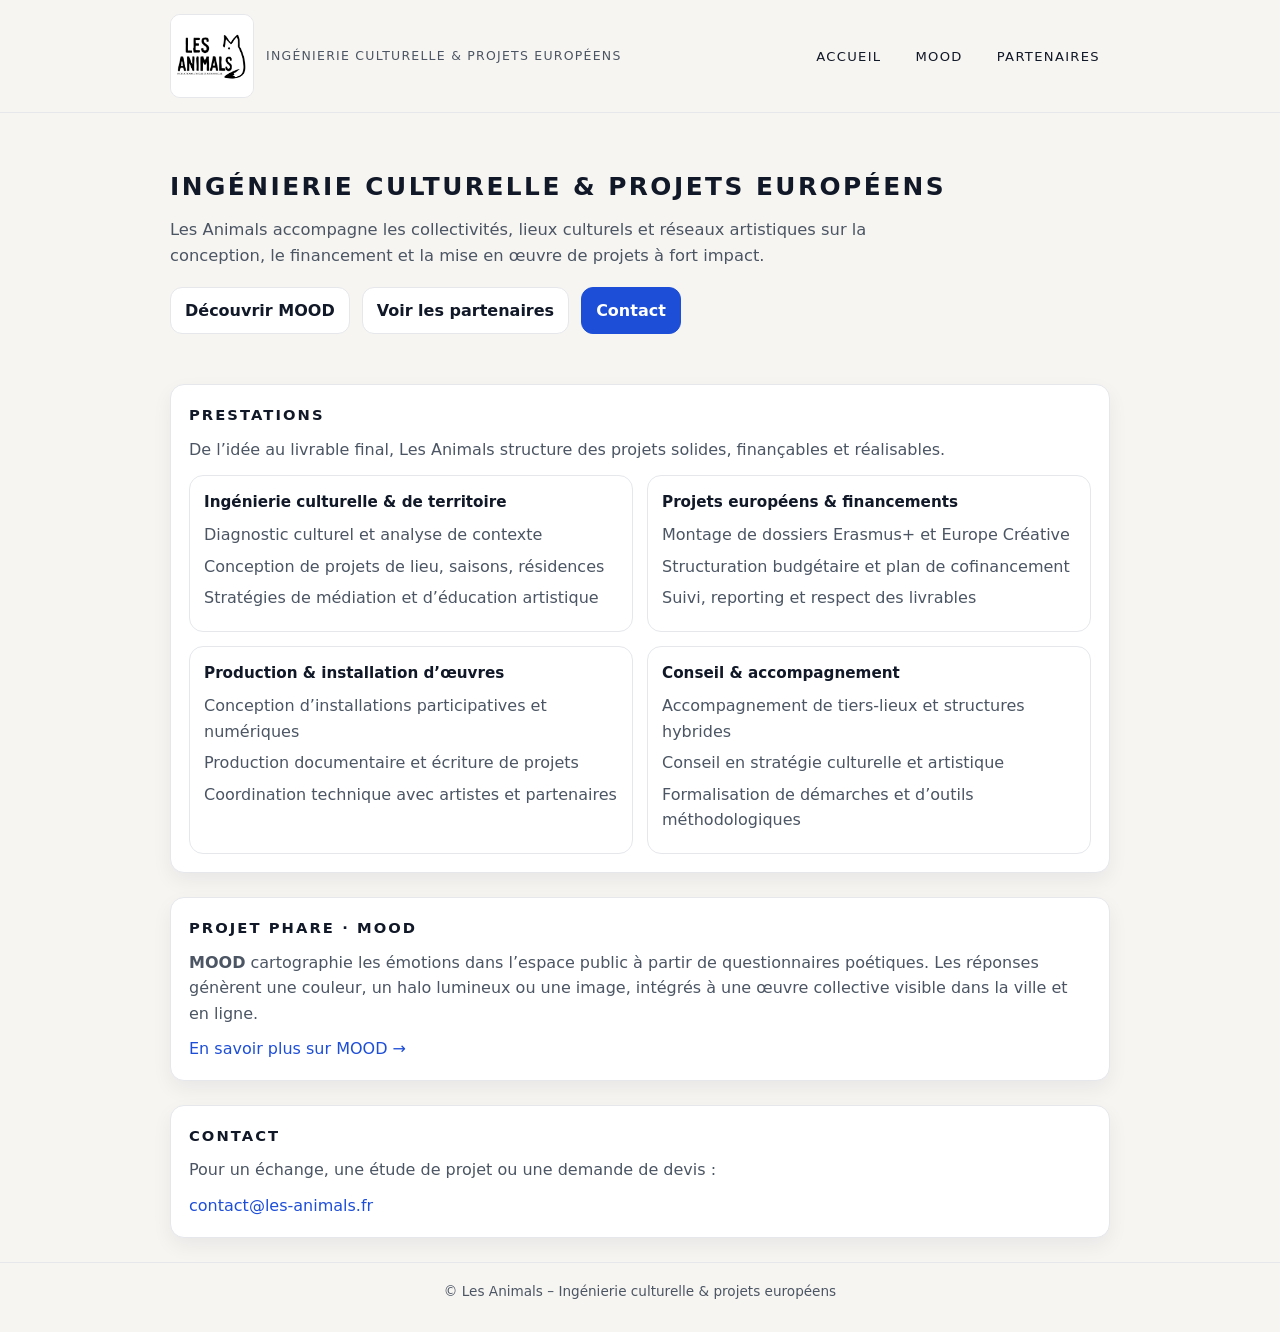
==== commit d9f95102: "Update index.html" ====
--- a/index.html
+++ b/index.html
@@ -22,7 +22,7 @@
     >
   </a>
   <div class="brand-title">
-    <strong>LES ANIMALS</strong>
+    
     <span>Ingénierie culturelle & projets européens</span>
   </div>
 </div>
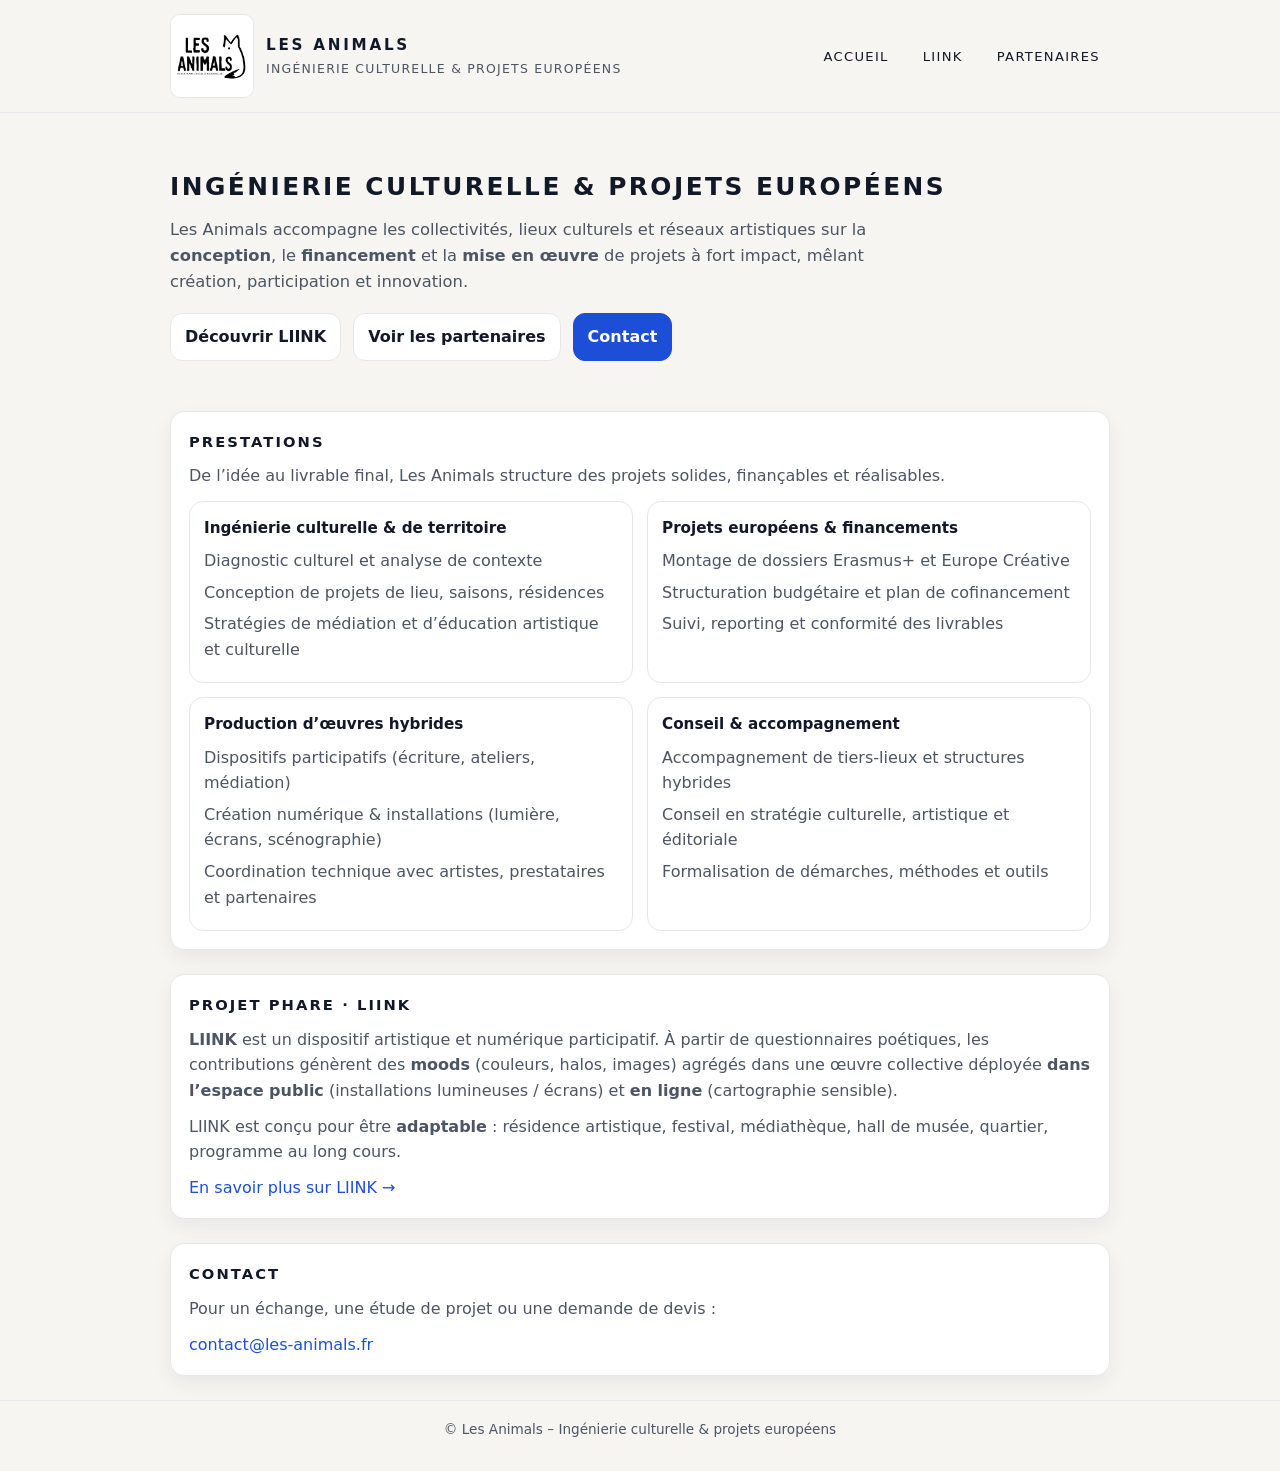
==== commit 7d900fc6: "Update index.html" ====
--- a/index.html
+++ b/index.html
@@ -2,9 +2,9 @@
 <html lang="fr">
 <head>
   <meta charset="UTF-8">
-  <title> Ingénierie culturelle & projets européens</title>
+  <title>Ingénierie culturelle & projets européens – Les Animals</title>
   <meta name="viewport" content="width=device-width, initial-scale=1.0">
-  <meta name="description" content="Les Animals accompagne les structures culturelles, collectivités et réseaux artistiques dans le montage de projets, l'ingénierie européenne et la production d'œuvres hybrides.">
+  <meta name="description" content="Les Animals accompagne les structures culturelles, collectivités et réseaux artistiques dans le montage de projets, l'ingénierie européenne et la production d'œuvres hybrides, dont LIINK.">
   <link rel="stylesheet" href="assets/style.css">
 </head>
 
@@ -14,24 +14,23 @@
   <div class="container">
     <div class="topbar">
       <div class="brand">
-  <a href="index.html">
-    <img
-      src="assets/logo%20-%20les%20animals%20production-2.jpg"
-      alt="Les Animals"
-      class="logo-img"
-    >
-  </a>
-  <div class="brand-title">
-    
-    <span>Ingénierie culturelle & projets européens</span>
-  </div>
-</div>
-
+        <a href="index.html">
+          <img
+            src="assets/logo%20-%20les%20animals%20production-2.jpg"
+            alt="Les Animals"
+            class="logo-img"
+          >
+        </a>
+        <div class="brand-title">
+          <strong>LES ANIMALS</strong>
+          <span>Ingénierie culturelle & projets européens</span>
+        </div>
+      </div>
 
       <nav>
         <ul>
           <li><a href="index.html">Accueil</a></li>
-          <li><a href="mood.html">MOOD</a></li>
+          <li><a href="liink.html">LIINK</a></li>
           <li><a href="partenaires.html">Partenaires</a></li>
         </ul>
       </nav>
@@ -44,13 +43,14 @@
     <h1>Ingénierie culturelle & projets européens</h1>
     <p>
       Les Animals accompagne les collectivités, lieux culturels et réseaux artistiques
-      sur la conception, le financement et la mise en œuvre de projets à fort impact.
+      sur la <strong>conception</strong>, le <strong>financement</strong> et la <strong>mise en œuvre</strong>
+      de projets à fort impact, mêlant création, participation et innovation.
     </p>
 
     <div class="actions">
-      <a class="btn" href="mood.html">Découvrir MOOD</a>
+      <a class="btn" href="liink.html">Découvrir LIINK</a>
       <a class="btn" href="partenaires.html">Voir les partenaires</a>
-      <a class="btn primary" href="mailto:contact@les-animals.fr">Contact</a>
+      <a class="btn primary" href="mailto:contact@les-animals.fr?subject=Demande%20d%E2%80%99infos%20%E2%80%93%20Les%20Animals">Contact</a>
     </div>
   </div>
 </div>
@@ -66,7 +66,7 @@
         <ul>
           <li>Diagnostic culturel et analyse de contexte</li>
           <li>Conception de projets de lieu, saisons, résidences</li>
-          <li>Stratégies de médiation et d’éducation artistique</li>
+          <li>Stratégies de médiation et d’éducation artistique et culturelle</li>
         </ul>
       </div>
 
@@ -75,16 +75,16 @@
         <ul>
           <li>Montage de dossiers Erasmus+ et Europe Créative</li>
           <li>Structuration budgétaire et plan de cofinancement</li>
-          <li>Suivi, reporting et respect des livrables</li>
+          <li>Suivi, reporting et conformité des livrables</li>
         </ul>
       </div>
 
       <div class="card">
-        <strong>Production & installation d’œuvres</strong>
+        <strong>Production d’œuvres hybrides</strong>
         <ul>
-          <li>Conception d’installations participatives et numériques</li>
-          <li>Production documentaire et écriture de projets</li>
-          <li>Coordination technique avec artistes et partenaires</li>
+          <li>Dispositifs participatifs (écriture, ateliers, médiation)</li>
+          <li>Création numérique & installations (lumière, écrans, scénographie)</li>
+          <li>Coordination technique avec artistes, prestataires et partenaires</li>
         </ul>
       </div>
 
@@ -92,27 +92,33 @@
         <strong>Conseil & accompagnement</strong>
         <ul>
           <li>Accompagnement de tiers-lieux et structures hybrides</li>
-          <li>Conseil en stratégie culturelle et artistique</li>
-          <li>Formalisation de démarches et d’outils méthodologiques</li>
+          <li>Conseil en stratégie culturelle, artistique et éditoriale</li>
+          <li>Formalisation de démarches, méthodes et outils</li>
         </ul>
       </div>
     </div>
   </section>
 
   <section class="section">
-    <h2>Projet phare · MOOD</h2>
+    <h2>Projet phare · LIINK</h2>
     <p>
-      <strong>MOOD</strong> cartographie les émotions dans l’espace public à partir de questionnaires poétiques.
-      Les réponses génèrent une couleur, un halo lumineux ou une image, intégrés à une œuvre collective
-      visible dans la ville et en ligne.
+      <strong>LIINK</strong> est un dispositif artistique et numérique participatif.
+      À partir de questionnaires poétiques, les contributions génèrent des <strong>moods</strong>
+      (couleurs, halos, images) agrégés dans une œuvre collective déployée
+      <strong>dans l’espace public</strong> (installations lumineuses / écrans) et <strong>en ligne</strong>
+      (cartographie sensible).
     </p>
-    <p><a href="mood.html">En savoir plus sur MOOD →</a></p>
+    <p>
+      LIINK est conçu pour être <strong>adaptable</strong> : résidence artistique, festival, médiathèque,
+      hall de musée, quartier, programme au long cours.
+    </p>
+    <p><a href="liink.html">En savoir plus sur LIINK →</a></p>
   </section>
 
   <section class="section">
     <h2>Contact</h2>
     <p>Pour un échange, une étude de projet ou une demande de devis :</p>
-    <p><a href="mailto:contact@les-animals.fr">contact@les-animals.fr</a></p>
+    <p><a href="mailto:contact@les-animals.fr?subject=Demande%20de%20devis%20%E2%80%93%20Les%20Animals">contact@les-animals.fr</a></p>
   </section>
 </main>
 
